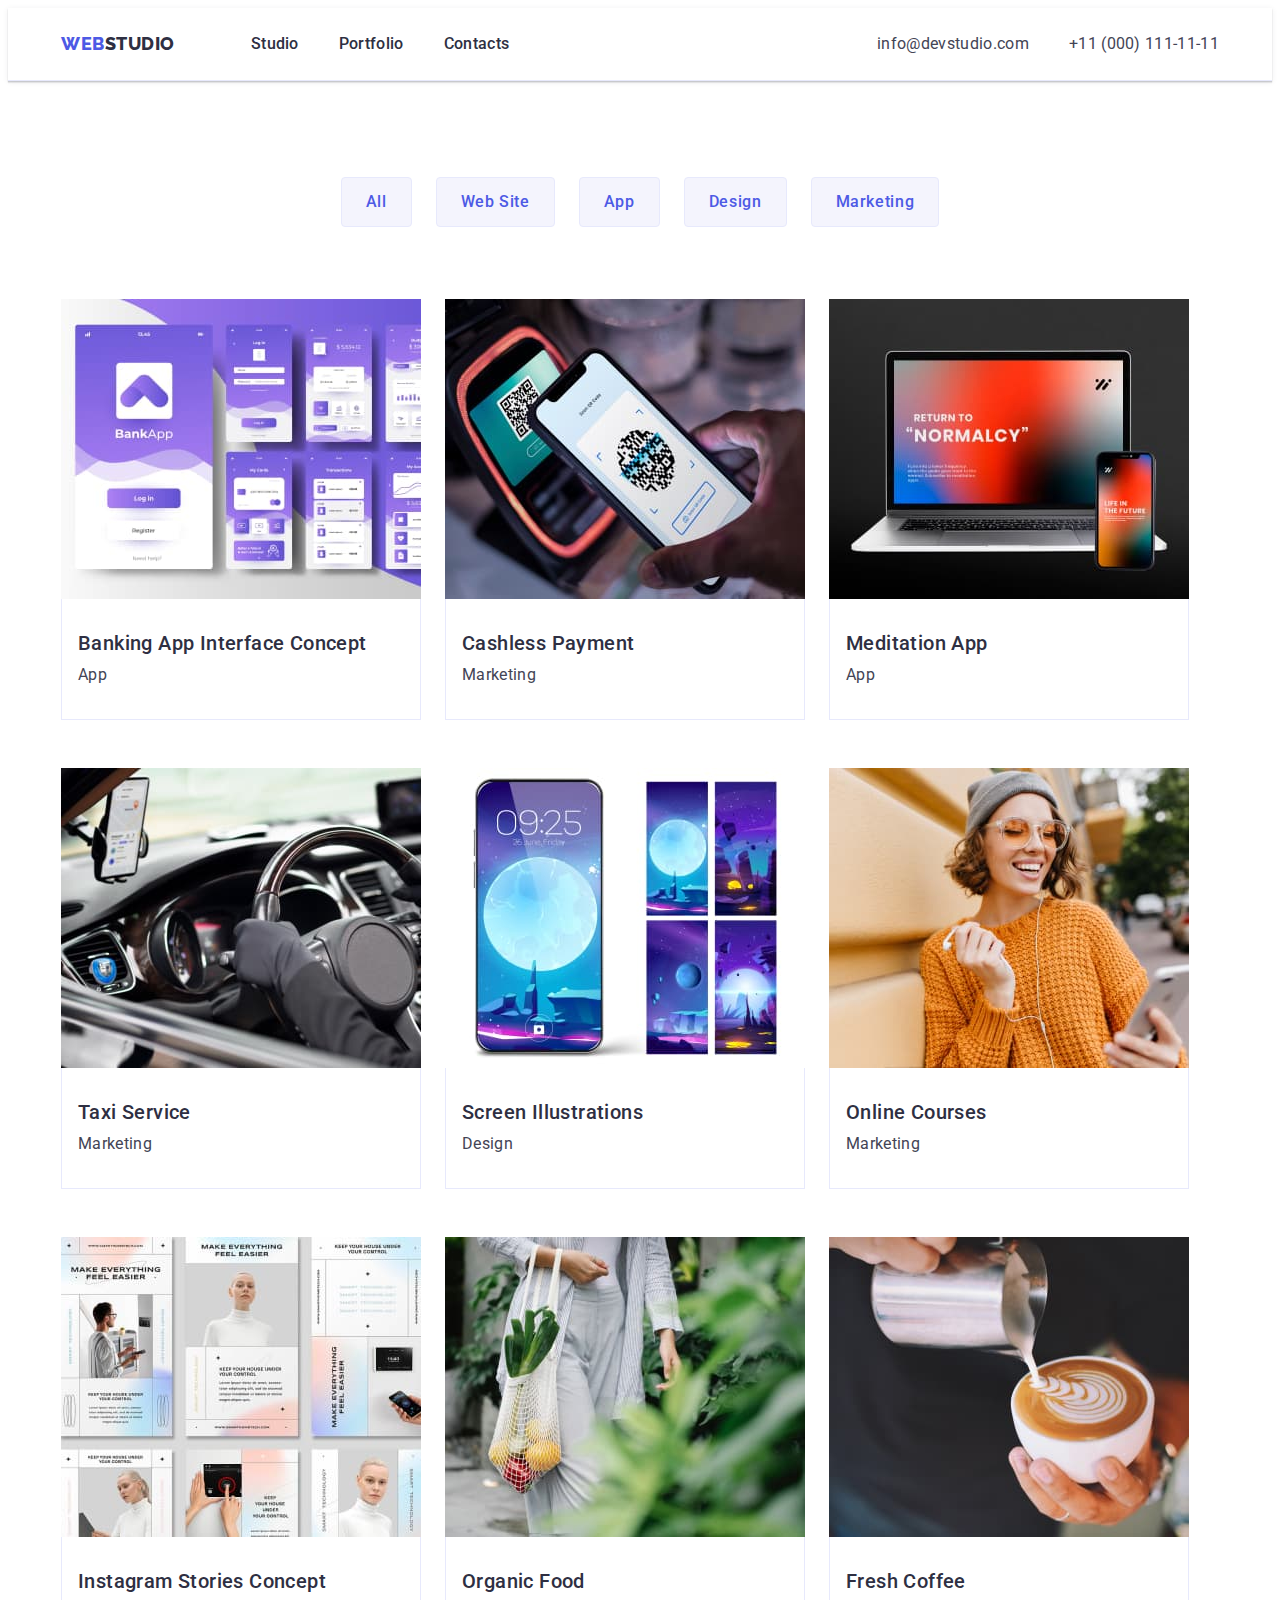
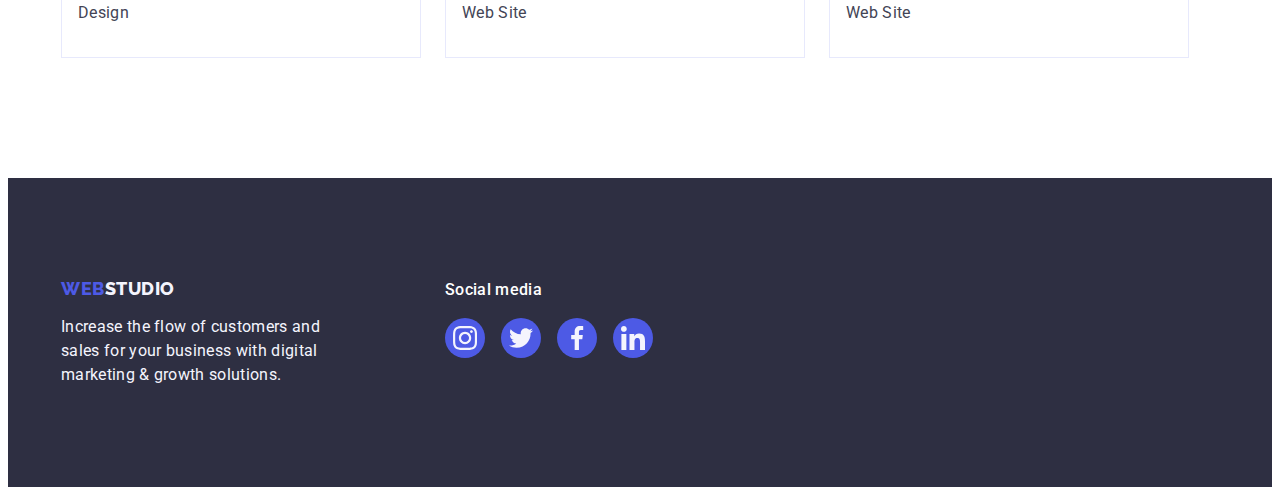
==== portfolio.html @ c1cf2372 "Initial commit" ====
<!DOCTYPE html>
<html lang="en">
  <head>
    <meta charset="UTF-8" />
    <meta http-equiv="X-UA-Compatible" content="IE=edge" />
    <meta name="viewport" content="width=device-width, initial-scale=1.0" />
    <title>Web Studio</title>
    <link rel="preconnect" href="https://fonts.googleapis.com" />
    <link rel="preconnect" href="https://fonts.gstatic.com" crossorigin />
    <link
      href="https://fonts.googleapis.com/css2?family=Raleway:wght@800&family=Roboto:wght@400;500;700&display=swap"
      rel="stylesheet"
    />
    <link
      rel="stylesheet"
      href="https://cdnjs.cloudflare.com/ajax/libs/modern-normalize/2.0.0/modern-normalize.min.css"
      integrity="sha512-4xo8blKMVCiXpTaLzQSLSw3KFOVPWhm/TRtuPVc4WG6kUgjH6J03IBuG7JZPkcWMxJ5huwaBpOpnwYElP/m6wg=="
      crossorigin="anonymous"
      referrerpolicy="no-referrer"
    />
    <link rel="stylesheet" href="./css/styles.css" />
  </head>
  <body>
    <!-- Header -->
    <header class="page-header">
      <div class="container header-container">
        <nav class="page-nav">
          <a class="logo link" href="./index.html"
            >Web<span class="logo-studio">Studio</span></a
          >
          <ul class="menu list">
            <li class="menu-item">
              <a class="menu-link link" href="./index.html">Studio</a>
            </li>
            <li class="menu-item">
              <a class="menu-link link" href="./portfolio.html">Portfolio</a>
            </li>
            <li class="menu-item">
              <a class="menu-link link" href="">Contacts</a>
            </li>
          </ul>
        </nav>
        <address class="header-address">
          <ul class="address list">
            <li>
              <a class="contact-link link" href="mailto:info@devstudio.com"
                >info@devstudio.com</a
              >
            </li>
            <li>
              <a class="contact-link link" href="tel:+110001111111"
                >+11 (000) 111-11-11</a
              >
            </li>
          </ul>
        </address>
      </div>
    </header>
    <main>
      <!-- Services -->
      <section class="content">
        <div class="container">
          <h1 hidden>Services</h1>

          <ul class="portfolio-list list">
            <li class="navigation-portfolio">
              <button class="navigation-portfolio-btn" type="button">
                All
              </button>
            </li>
            <li class="navigation-portfolio">
              <button class="navigation-portfolio-btn" type="button">
                Web Site
              </button>
            </li>
            <li class="navigation-portfolio">
              <button class="navigation-portfolio-btn" type="button">
                App
              </button>
            </li>
            <li class="navigation-portfolio">
              <button class="navigation-portfolio-btn" type="button">
                Design
              </button>
            </li>
            <li class="navigation-portfolio">
              <button class="navigation-portfolio-btn" type="button">
                Marketing
              </button>
            </li>
          </ul>

          <ul class="portfolio-menu list">
            <li class="list-portfolio">
              <a class="portfolio-hover link" href="">
                <img
                  class="card-image"
                  src="./images/service1.jpg"
                  alt="Banking App Interface Concept"
                  width="360"
                  height="300"
                />
                <div class="portfolio-card">
                  <h2 class="portfolio-subtitle subtitle">
                    Banking App Interface Concept
                  </h2>
                  <p class="portfolio-paragrapth paragrapth">App</p>
                </div>
              </a>
            </li>
            <li class="list-portfolio">
              <a class="portfolio-hover link" href="">
                <img
                  src="./images/service2.jpg"
                  alt="Cashless Payment"
                  width="360"
                  height="300"
                />
                <div class="portfolio-card">
                  <h2 class="portfolio-subtitle subtitle">Cashless Payment</h2>
                  <p class="portfolio-paragrapth paragrapth">Marketing</p>
                </div>
              </a>
            </li>
            <li class="list-portfolio">
              <a class="portfolio-hover link" href="">
                <img
                  src="./images/service3.jpg"
                  alt="Meditation App"
                  width="360"
                  height="300"
                />
                <div class="portfolio-card">
                  <h2 class="portfolio-subtitle subtitle">Meditation App</h2>
                  <p class="portfolio-paragrapth paragrapth">App</p>
                </div>
              </a>
            </li>
            <li class="list-portfolio">
              <a class="portfolio-hover link" href="">
                <img
                  src="./images/service4.jpg"
                  alt="Taxi Service"
                  width="360"
                  height="300"
                />
                <div class="portfolio-card">
                  <h2 class="portfolio-subtitle subtitle">Taxi Service</h2>
                  <p class="portfolio-paragrapth paragrapth">Marketing</p>
                </div>
              </a>
            </li>
            <li class="list-portfolio">
              <a class="portfolio-hover link" href="">
                <img
                  src="./images/service5.jpg"
                  alt="Screen Illustrations"
                  width="360"
                  height="300"
                />
                <div class="portfolio-card">
                  <h2 class="portfolio-subtitle subtitle">
                    Screen Illustrations
                  </h2>
                  <p class="portfolio-paragrapth paragrapth">Design</p>
                </div>
              </a>
            </li>
            <li class="list-portfolio">
              <a class="portfolio-hover link" href="">
                <img
                  src="./images/service6.jpg"
                  alt="Online Courses"
                  width="360"
                  height="300"
                />
                <div class="portfolio-card">
                  <h2 class="portfolio-subtitle subtitle">Online Courses</h2>
                  <p class="portfolio-paragrapth paragrapth">Marketing</p>
                </div>
              </a>
            </li>
            <li class="list-portfolio">
              <a class="portfolio-hover link" href="">
                <img
                  src="./images/service7.jpg"
                  alt="Instagram Stories Concept"
                  width="360"
                  height="300"
                />
                <div class="portfolio-card">
                  <h2 class="portfolio-subtitle subtitle">
                    Instagram Stories Concept
                  </h2>
                  <p class="portfolio-paragrapth paragrapth">Design</p>
                </div>
              </a>
            </li>
            <li class="list-portfolio">
              <a class="portfolio-hover link" href="">
                <img
                  src="./images/service8.jpg"
                  alt="Organic Food"
                  width="360"
                  height="300"
                />
                <div class="portfolio-card">
                  <h2 class="portfolio-subtitle subtitle">Organic Food</h2>
                  <p class="portfolio-paragrapth paragrapth">Web Site</p>
                </div>
              </a>
            </li>
            <li class="list-portfolio">
              <a class="portfolio-hover link" href="">
                <img
                  src="./images/service9.jpg"
                  alt="Fresh Coffee"
                  width="360"
                  height="300"
                />
                <div class="portfolio-card">
                  <h2 class="portfolio-subtitle subtitle">Fresh Coffee</h2>
                  <p class="portfolio-paragrapth paragrapth">Web Site</p>
                </div>
              </a>
            </li>
          </ul>
        </div>
      </section>
    </main>
    <!-- Footer -->
    <footer class="footer">
      <div class="footer-container container">
        <div class="footer-position">
          <a class="logo-footer logo link" href="./index.html">
            Web<span class="logo-studio-footer">Studio</span></a
          >
          <p class="footer-paragrapth paragrapth">
            Increase the flow of customers and sales for your business with
            digital marketing & growth solutions.
          </p>
        </div>
        <div class="footer-social-media">
          <p class="footer-paragrapth-social paragrapth">Social media</p>
          <ul class="footer-social-list social-list list">
            <li class="social-list-item">
              <a href="" class="footer-link social-list-link">
                <svg class="social-list-icon" width="24px" height="24px">
                  <use href="./images/icons.svg#icon-instagram"></use>
                </svg>
              </a>
            </li>
            <li class="social-list-item">
              <a href="" class="footer-link social-list-link">
                <svg class="social-list-icon" width="24px" height="24px">
                  <use href="./images/icons.svg#icon-twitter"></use>
                </svg>
              </a>
            </li>
            <li class="social-list-item">
              <a href="" class="footer-link social-list-link">
                <svg class="social-list-icon" width="24px" height="24px">
                  <use href="./images/icons.svg#icon-facebook"></use>
                </svg>
              </a>
            </li>
            <li class="social-list-item">
              <a href="" class="footer-link social-list-link">
                <svg class="social-list-icon" width="24px" height="24px">
                  <use href="./images/icons.svg#icon-linkedin"></use>
                </svg>
              </a>
            </li>
          </ul>
        </div>
      </div>
    </footer>
  </body>
</html>
---- css/styles.css ----
:root {
  --primary-brand: #4d5ae5;
  --overlays-shadows-headings: #2e2f42;
  --body-text: #434455;
  --header-background: #ffffff;
  --backgrounds: #f4f4fd;
  --ctas: #404bbf;
  --accent-color: #e7e9fc;
}
body {
  font-family: "Roboto", sans-serif;
  color: var(--body-text);
  background: var(--header-background);
}
p,
h1,
h2,
h3,
h4,
h5,
h6,
ul {
  margin: 0;
  padding: 0;
}

img {
  display: block;
  max-width: 100%;
}
.container {
  width: 1158px;
  padding: 0 15px;
  margin: 0 auto;
  /* outline: 2px solid red; */
}
.list {
  list-style: none;
}
.link {
  text-decoration: none;
}

.subtitle {
  font-weight: 500;
  font-size: 20px;
  line-height: 1.2;
  letter-spacing: 0.02em;
  color: var(--overlays-shadows-headings);
}
.paragrapth {
  font-size: 16px;
  line-height: 1.5;
  letter-spacing: 0.02em;
  color: var(--body-text);
}
.main-title {
  font-size: 36px;
  line-height: 40px;
  letter-spacing: 0.02em;
}
.team-background {
  background: var(--header-background);
}
/* Header */
.page-header {
  border-bottom: 1px solid var(--accent-color);
  box-shadow: 0px 2px 1px rgba(46, 47, 66, 0.08),
    0px 1px 1px rgba(46, 47, 66, 0.16), 0px 1px 6px rgba(46, 47, 66, 0.08);
}
.header-container {
  display: flex;
  align-items: center;
}
.page-nav {
  display: flex;
  align-items: center;
}
.logo {
  font-family: "Raleway", sans-serif;
  font-weight: 800;
  font-size: 18px;
  line-height: 1.17;
  letter-spacing: 0.03em;
  text-transform: uppercase;
  color: var(--primary-brand);
  margin-right: 76px;
}

.logo:hover,
.logo:focus {
  color: var(--ctas);
}
.logo-studio {
  color: var(--overlays-shadows-headings);
}
.logo-studio:hover,
.logo-studio:focus {
  color: var(--ctas);
}
.menu {
  display: flex;
  gap: 40px;
}

.menu-link {
  font-weight: 500;
  font-size: 16px;
  line-height: 1.5;
  letter-spacing: 0.02em;
  color: var(--overlays-shadows-headings);
  display: block;
  padding-top: 24px;
  padding-bottom: 24px;
}

.menu-link:hover,
.menu-link:focus {
  color: var(--ctas);
}
.header-address {
  font-style: normal;
  margin-left: auto;
  display: flex;
}
.address {
  display: flex;
  gap: 40px;
}
.contact-link {
  font-size: 16px;
  line-height: 1.5;
  letter-spacing: 0.02em;
  color: var(--body-text);
}

.contact-link:hover,
.contact-link:focus {
  color: var(--ctas);
}

/* Hero */
.hero {
  padding: 188px 0;
  background: var(--overlays-shadows-headings);
  background-image: linear-gradient(
      rgba(46, 47, 66, 0.7),
      rgba(46, 47, 66, 0.7)
    ),
    url(../images/bg-hero.jpg);
  max-width: 1440px;
  background-repeat: no-repeat;
  background-position: center;
  background-size: cover;
  margin-left: auto;
  margin-right: auto;
}

.hero-title {
  font-size: 56px;
  line-height: 1.07;
  letter-spacing: 0.02em;
  text-align: center;
  color: var(--header-background);
  /* background: var(--overlays-shadows-headings); */
  max-width: 496px;
  margin: 0 auto;
  margin-bottom: 48px;
}
.hero-btn {
  display: block;
  margin: 0 auto;
  min-width: 169px;
  height: 56px;
  font-family: inherit;
  font-weight: 500;
  font-size: 16px;
  line-height: 1.5;
  letter-spacing: 0.04em;
  color: var(--header-background);
  cursor: pointer;
  background: var(--primary-brand);
  border-radius: 4px;
  box-shadow: 0px 4px 4px rgba(0, 0, 0, 0.15);
  border: none;
}
.hero-btn:hover,
.hero-btn:focus {
  background-color: var(--ctas);
  color: var(--header-background);
}
/* Activities */
.activities {
  padding-top: 120px;
  padding-bottom: 120px;
}

.advantages-list {
  display: flex;
  justify-content: center;
  gap: 24px;
}

.advantages-list-link {
  display: flex;
  justify-content: center;
  align-items: center;
  width: 264px;
  height: 112px;
  border-radius: 4px;
  background-color: var(--backgrounds);
  margin-bottom: 8px;
}

.activities-list {
  display: flex;
  gap: 24px;
}
.active-list {
  flex-basis: calc((100% - 3 * 24px) / 4);
}

/* What are we doing */
.doing {
  padding-bottom: 120px;
}
.doing-title {
  line-height: 1.11;
  color: var(--overlays-shadows-headings);
  text-align: center;
  text-transform: capitalize;
  margin-bottom: 72px;
}
.doing-list {
  display: flex;
  gap: 24px;
}
/* Our Team */

.our-team {
  background: var(--backgrounds);
  padding-top: 120px;
  padding-bottom: 120px;
}
.team-list {
  display: flex;
  gap: 24px;
  text-align: center;
}
.list-team {
  box-shadow: 0px 1px 6px rgba(46, 47, 66, 0.08),
    0px 1px 1px rgba(46, 47, 66, 0.16), 0px 2px 1px rgba(46, 47, 66, 0.08);
  border-radius: 0px 0px 4px 4px;
}
.row {
  padding-top: 32px;
  padding-bottom: 32px;
  padding-left: 16px;
  padding-right: 16px;
}
.team-subtitle {
  margin-bottom: 8px;
  text-align: center;
}
.team-paragrapth {
  text-align: center;
  margin-bottom: 8px;
}

.social-list {
  display: flex;
  justify-content: center;
  gap: 24px;
}

.social-list-item {
  width: 40px;
  height: 40px;
}

.social-list-link {
  display: flex;
  justify-content: center;
  align-items: center;
  width: 100%;
  height: 100%;

  border-radius: 50%;
  background-color: var(--primary-brand);
  outline: none;
}

.social-list-link:hover,
.social-list-link:focus {
  background-color: var(--ctas);
}

.social-list-icon {
  fill: var(--backgrounds);
}

/* Customers */

.customers {
  padding-top: 120px;
  padding-bottom: 120px;
}

.customers-list {
  display: flex;
  justify-content: center;
  gap: 24px;
}

.customers-list-item {
  width: 168px;
  height: 88px;
}

.customers-list-link {
  display: flex;
  justify-content: center;
  align-items: center;
  width: 100%;
  height: 100%;
  border-radius: 4px;
  border: 1px solid #8e8f99;
  color: #8e8f99;
}

.customers-list-icon {
  fill: currentColor;
}

.customers-list-link:hover,
.customers-list-link:focus {
  border-color: #404bbf;
  color: #404bbf;
  outline: none;
}

/* Footer */
.footer {
  background: var(--overlays-shadows-headings);
  padding-top: 100px;
  padding-bottom: 100px;
}

.footer-container {
  display: flex;
  align-items: baseline;
}

.footer-position {
  margin-right: 120px;
}

.logo-studio-footer {
  color: var(--backgrounds);
  margin-right: 0;
}
.logo-studio-footer:hover,
.logo-studio-footer:focus {
  color: var(--ctas);
}
.logo-footer {
  margin-bottom: 16px;
  display: inline-block;
  margin-right: 0;
}
.footer-paragrapth {
  color: var(--backgrounds);
  background: var(--overlays-shadows-headings);
  width: 264px;
}

.footer-paragrapth-social {
  margin-bottom: 16px;
  color: var(--header-background);
  font-weight: 500;
}

.footer-social-list {
  gap: 16px;
}

.footer-link:hover,
.footer-link:focus {
  background-color: #31d0aa;
}

/* Portfolio */
.content {
  padding-top: 96px;
  padding-bottom: 120px;
}
.portfolio-list {
  display: flex;
  gap: 24px;
  justify-content: center;
  margin-bottom: 72px;
}
.navigation-portfolio-btn {
  font-family: "Roboto", sans-serif;
  font-weight: 500;
  font-size: 16px;
  line-height: 1.5;
  letter-spacing: 0.04em;
  cursor: pointer;
  color: var(--primary-brand);
  background: var(--backgrounds);
  border: 1px solid var(--accent-color);
  border-radius: 4px;
  padding: 12px 24px;
}
.navigation-portfolio-btn:hover,
.navigation-portfolio-btn:focus {
  color: var(--header-background);
  background-color: var(--ctas);
  /* border: 1px solid transparent; */
  box-shadow: 0px 3px 1px rgba(0, 0, 0, 0.1), 0px 2px 1px rgba(0, 0, 0, 0.08),
    0px 2px 2px rgba(0, 0, 0, 0.12);
  border-radius: 4px;
  outline: none;
  border-color: var(--ctas);
}

.portfolio-subtitle {
  margin-bottom: 8px;
}
.portfolio-paragrapth {
  /* margin-bottom: 32px; */
  margin-top: 8px;
}
.portfolio {
  padding-bottom: 120px;
  margin-left: auto;
  margin-right: auto;
  width: 1128px;
}

.portfolio-menu {
  display: flex;
  flex-wrap: wrap;
  column-gap: 24px;
  row-gap: 48px;
}
.list-portfolio {
  width: calc((100% - 48) / 3);
}

.portfolio-hover {
  display: block;
}

.portfolio-hover:hover,
.portfolio-hover:focus {
  box-shadow: 0px 1px 6px rgba(46, 47, 66, 0.08),
    0px 1px 1px rgba(46, 47, 66, 0.16), 0px 2px 1px rgba(46, 47, 66, 0.08);
  outline: none;
}

.card-image {
  display: block;
}
.portfolio-card {
  padding: 32px 16px;
  border: 1px solid var(--accent-color);
  border-top: none;
}
img {
  display: block;
}
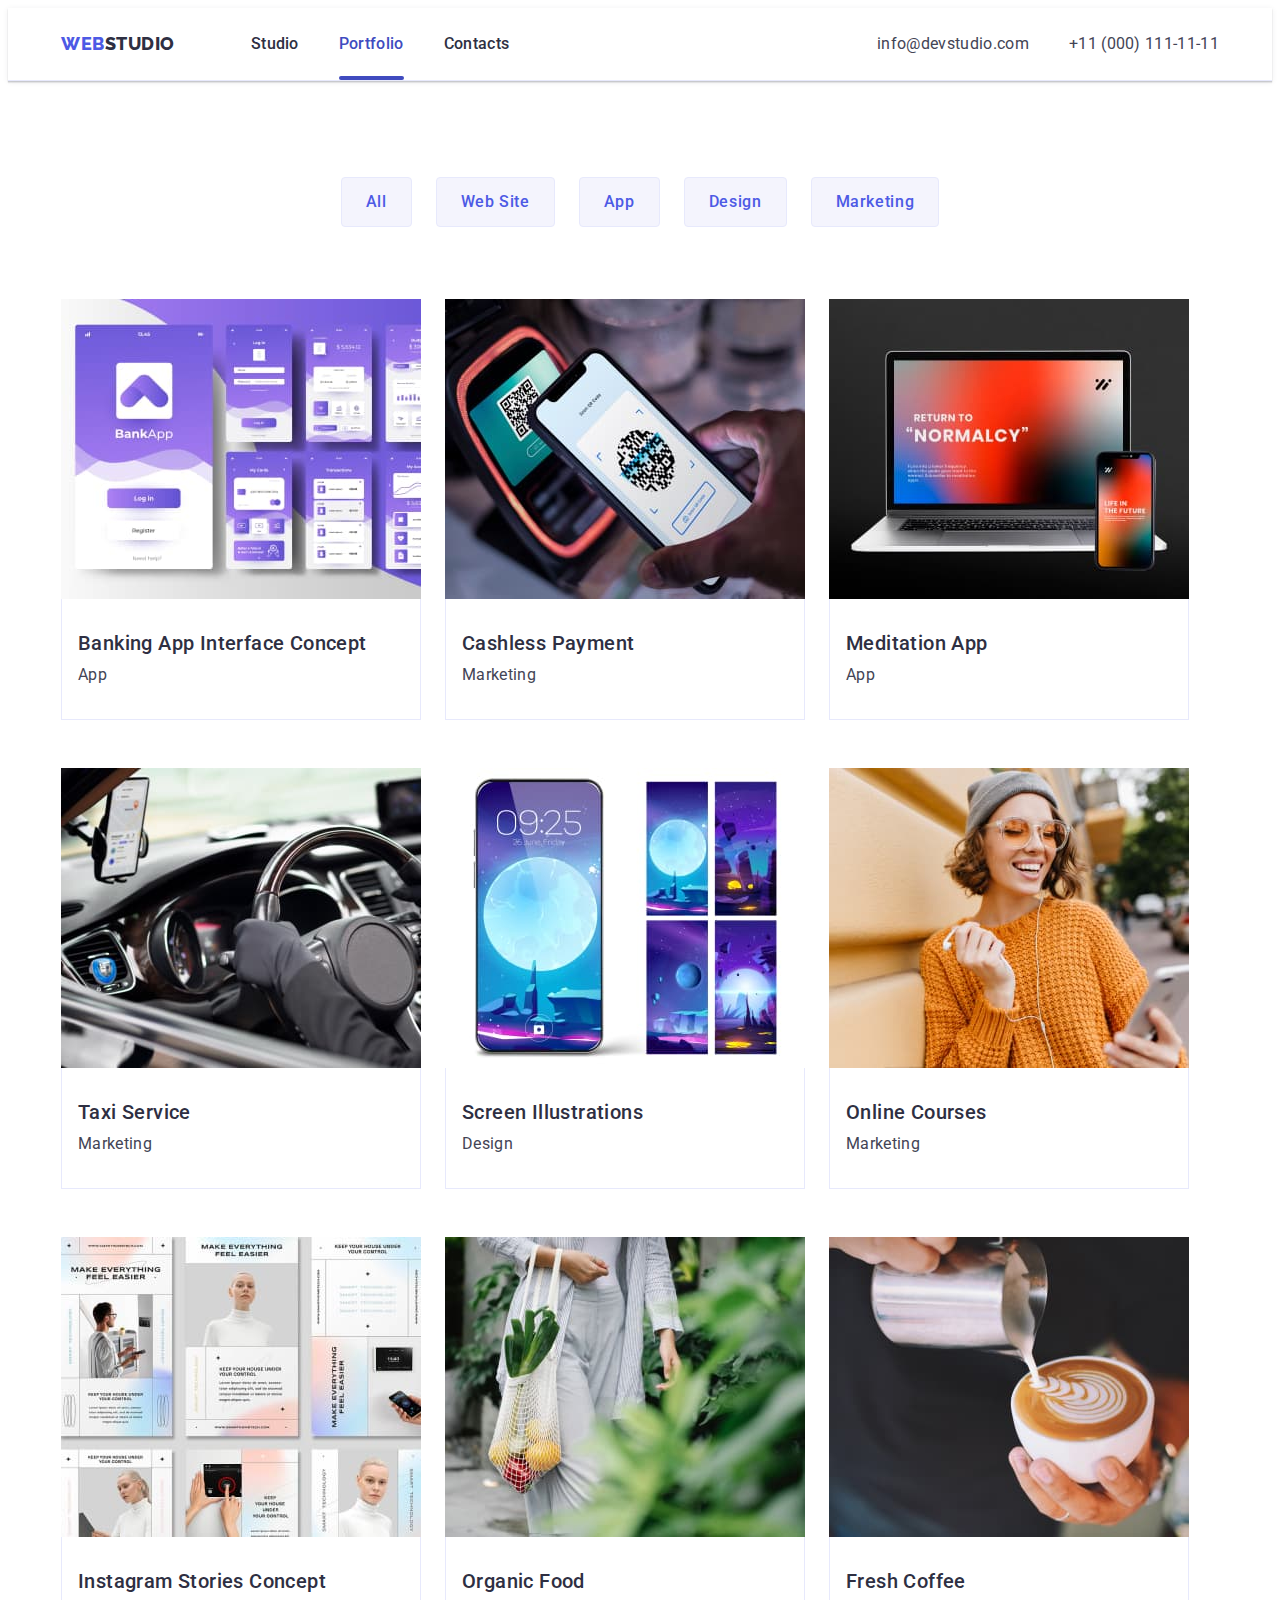
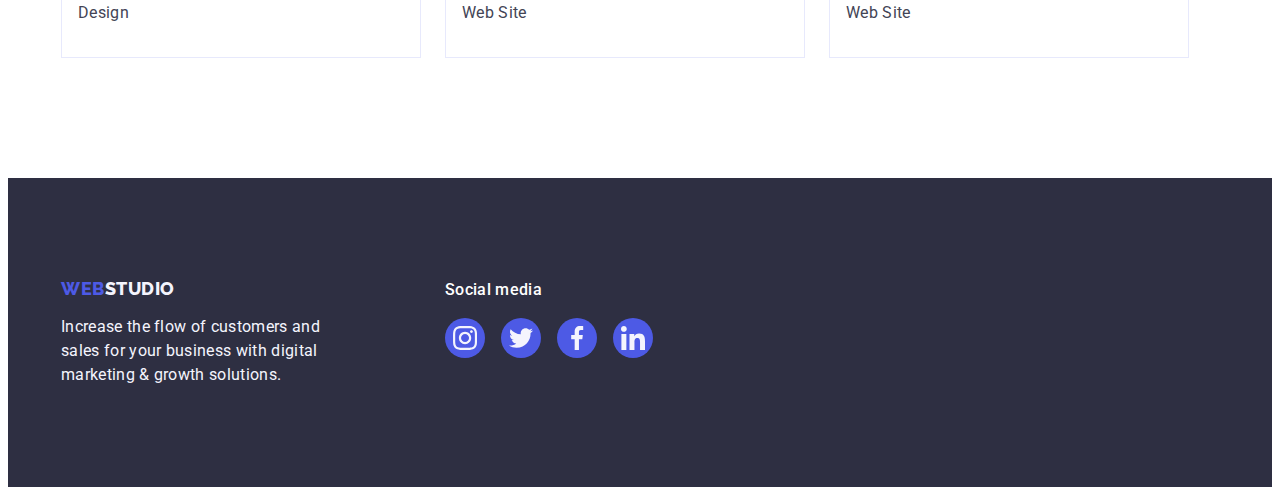
==== commit 31a190ed: "виконання дз №5" ====
--- a/portfolio.html
+++ b/portfolio.html
@@ -33,7 +33,9 @@
               <a class="menu-link link" href="./index.html">Studio</a>
             </li>
             <li class="menu-item">
-              <a class="menu-link link" href="./portfolio.html">Portfolio</a>
+              <a class="menu-link link current" href="./portfolio.html"
+                >Portfolio</a
+              >
             </li>
             <li class="menu-item">
               <a class="menu-link link" href="">Contacts</a>
@@ -93,13 +95,20 @@
           <ul class="portfolio-menu list">
             <li class="list-portfolio">
               <a class="portfolio-hover link" href="">
-                <img
-                  class="card-image"
-                  src="./images/service1.jpg"
-                  alt="Banking App Interface Concept"
-                  width="360"
-                  height="300"
-                />
+                <div class="card-thumb">
+                  <img
+                    class="card-image"
+                    src="./images/service1.jpg"
+                    alt="Banking App Interface Concept"
+                    width="360"
+                    height="300"
+                  />
+                  <p class="overlay">
+                    14 Stylish and User-Friendly App Design Concepts · Task
+                    Manager App · Calorie Tracker App · Exotic Fruit Ecommerce
+                    App · Cloud Storage App
+                  </p>
+                </div>
                 <div class="portfolio-card">
                   <h2 class="portfolio-subtitle subtitle">
                     Banking App Interface Concept
@@ -108,14 +117,22 @@
                 </div>
               </a>
             </li>
-            <li class="list-portfolio">
-              <a class="portfolio-hover link" href="">
-                <img
-                  src="./images/service2.jpg"
-                  alt="Cashless Payment"
-                  width="360"
-                  height="300"
-                />
+
+            <li class="list-portfolio">
+              <a class="portfolio-hover link" href="">
+                <div class="card-thumb">
+                  <img
+                    src="./images/service2.jpg"
+                    alt="Cashless Payment"
+                    width="360"
+                    height="300"
+                  />
+                  <p class="overlay">
+                    14 Stylish and User-Friendly App Design Concepts · Task
+                    Manager App · Calorie Tracker App · Exotic Fruit Ecommerce
+                    App · Cloud Storage App
+                  </p>
+                </div>
                 <div class="portfolio-card">
                   <h2 class="portfolio-subtitle subtitle">Cashless Payment</h2>
                   <p class="portfolio-paragrapth paragrapth">Marketing</p>
@@ -124,12 +141,19 @@
             </li>
             <li class="list-portfolio">
               <a class="portfolio-hover link" href="">
-                <img
-                  src="./images/service3.jpg"
-                  alt="Meditation App"
-                  width="360"
-                  height="300"
-                />
+                <div class="card-thumb">
+                  <img
+                    src="./images/service3.jpg"
+                    alt="Meditation App"
+                    width="360"
+                    height="300"
+                  />
+                  <p class="overlay">
+                    14 Stylish and User-Friendly App Design Concepts · Task
+                    Manager App · Calorie Tracker App · Exotic Fruit Ecommerce
+                    App · Cloud Storage App
+                  </p>
+                </div>
                 <div class="portfolio-card">
                   <h2 class="portfolio-subtitle subtitle">Meditation App</h2>
                   <p class="portfolio-paragrapth paragrapth">App</p>
@@ -138,12 +162,19 @@
             </li>
             <li class="list-portfolio">
               <a class="portfolio-hover link" href="">
-                <img
-                  src="./images/service4.jpg"
-                  alt="Taxi Service"
-                  width="360"
-                  height="300"
-                />
+                <div class="card-thumb">
+                  <img
+                    src="./images/service4.jpg"
+                    alt="Taxi Service"
+                    width="360"
+                    height="300"
+                  />
+                  <p class="overlay">
+                    14 Stylish and User-Friendly App Design Concepts · Task
+                    Manager App · Calorie Tracker App · Exotic Fruit Ecommerce
+                    App · Cloud Storage App
+                  </p>
+                </div>
                 <div class="portfolio-card">
                   <h2 class="portfolio-subtitle subtitle">Taxi Service</h2>
                   <p class="portfolio-paragrapth paragrapth">Marketing</p>
@@ -152,12 +183,19 @@
             </li>
             <li class="list-portfolio">
               <a class="portfolio-hover link" href="">
-                <img
-                  src="./images/service5.jpg"
-                  alt="Screen Illustrations"
-                  width="360"
-                  height="300"
-                />
+                <div class="card-thumb">
+                  <img
+                    src="./images/service5.jpg"
+                    alt="Screen Illustrations"
+                    width="360"
+                    height="300"
+                  />
+                  <p class="overlay">
+                    14 Stylish and User-Friendly App Design Concepts · Task
+                    Manager App · Calorie Tracker App · Exotic Fruit Ecommerce
+                    App · Cloud Storage App
+                  </p>
+                </div>
                 <div class="portfolio-card">
                   <h2 class="portfolio-subtitle subtitle">
                     Screen Illustrations
@@ -168,12 +206,19 @@
             </li>
             <li class="list-portfolio">
               <a class="portfolio-hover link" href="">
-                <img
-                  src="./images/service6.jpg"
-                  alt="Online Courses"
-                  width="360"
-                  height="300"
-                />
+                <div class="card-thumb">
+                  <img
+                    src="./images/service6.jpg"
+                    alt="Online Courses"
+                    width="360"
+                    height="300"
+                  />
+                  <p class="overlay">
+                    14 Stylish and User-Friendly App Design Concepts · Task
+                    Manager App · Calorie Tracker App · Exotic Fruit Ecommerce
+                    App · Cloud Storage App
+                  </p>
+                </div>
                 <div class="portfolio-card">
                   <h2 class="portfolio-subtitle subtitle">Online Courses</h2>
                   <p class="portfolio-paragrapth paragrapth">Marketing</p>
@@ -182,12 +227,19 @@
             </li>
             <li class="list-portfolio">
               <a class="portfolio-hover link" href="">
-                <img
-                  src="./images/service7.jpg"
-                  alt="Instagram Stories Concept"
-                  width="360"
-                  height="300"
-                />
+                <div class="card-thumb">
+                  <img
+                    src="./images/service7.jpg"
+                    alt="Instagram Stories Concept"
+                    width="360"
+                    height="300"
+                  />
+                  <p class="overlay">
+                    14 Stylish and User-Friendly App Design Concepts · Task
+                    Manager App · Calorie Tracker App · Exotic Fruit Ecommerce
+                    App · Cloud Storage App
+                  </p>
+                </div>
                 <div class="portfolio-card">
                   <h2 class="portfolio-subtitle subtitle">
                     Instagram Stories Concept
@@ -198,12 +250,19 @@
             </li>
             <li class="list-portfolio">
               <a class="portfolio-hover link" href="">
-                <img
-                  src="./images/service8.jpg"
-                  alt="Organic Food"
-                  width="360"
-                  height="300"
-                />
+                <div class="card-thumb">
+                  <img
+                    src="./images/service8.jpg"
+                    alt="Organic Food"
+                    width="360"
+                    height="300"
+                  />
+                  <p class="overlay">
+                    14 Stylish and User-Friendly App Design Concepts · Task
+                    Manager App · Calorie Tracker App · Exotic Fruit Ecommerce
+                    App · Cloud Storage App
+                  </p>
+                </div>
                 <div class="portfolio-card">
                   <h2 class="portfolio-subtitle subtitle">Organic Food</h2>
                   <p class="portfolio-paragrapth paragrapth">Web Site</p>
@@ -212,12 +271,19 @@
             </li>
             <li class="list-portfolio">
               <a class="portfolio-hover link" href="">
-                <img
-                  src="./images/service9.jpg"
-                  alt="Fresh Coffee"
-                  width="360"
-                  height="300"
-                />
+                <div class="card-thumb">
+                  <img
+                    src="./images/service9.jpg"
+                    alt="Fresh Coffee"
+                    width="360"
+                    height="300"
+                  />
+                  <p class="overlay">
+                    14 Stylish and User-Friendly App Design Concepts · Task
+                    Manager App · Calorie Tracker App · Exotic Fruit Ecommerce
+                    App · Cloud Storage App
+                  </p>
+                </div>
                 <div class="portfolio-card">
                   <h2 class="portfolio-subtitle subtitle">Fresh Coffee</h2>
                   <p class="portfolio-paragrapth paragrapth">Web Site</p>
--- a/css/styles.css
+++ b/css/styles.css
@@ -85,6 +85,7 @@
   text-transform: uppercase;
   color: var(--primary-brand);
   margin-right: 76px;
+  transition: color 250ms cubic-bezier(0.4, 0, 0.2, 1);
 }
 
 .logo:hover,
@@ -93,6 +94,7 @@
 }
 .logo-studio {
   color: var(--overlays-shadows-headings);
+  transition: color 250ms cubic-bezier(0.4, 0, 0.2, 1);
 }
 .logo-studio:hover,
 .logo-studio:focus {
@@ -112,10 +114,24 @@
   display: block;
   padding-top: 24px;
   padding-bottom: 24px;
+  transition: color 250ms cubic-bezier(0.4, 0, 0.2, 1);
+  position: relative;
+}
+
+.menu-link.current::after {
+  content: "";
+  position: absolute;
+  left: 0;
+  bottom: 0;
+  width: 100%;
+  height: 4px;
+  border-radius: 2px;
+  background-color: #404bbf;
 }
 
 .menu-link:hover,
-.menu-link:focus {
+.menu-link:focus,
+.menu-link.current {
   color: var(--ctas);
 }
 .header-address {
@@ -132,6 +148,7 @@
   line-height: 1.5;
   letter-spacing: 0.02em;
   color: var(--body-text);
+  transition: color 250ms cubic-bezier(0.4, 0, 0.2, 1);
 }
 
 .contact-link:hover,
@@ -183,6 +200,8 @@
   border-radius: 4px;
   box-shadow: 0px 4px 4px rgba(0, 0, 0, 0.15);
   border: none;
+  transition: color 250ms cubic-bezier(0.4, 0, 0.2, 1),
+    background-color 250ms cubic-bezier(0.4, 0, 0.2, 1);
 }
 .hero-btn:hover,
 .hero-btn:focus {
@@ -288,6 +307,7 @@
   border-radius: 50%;
   background-color: var(--primary-brand);
   outline: none;
+  transition: background-color 250ms cubic-bezier(0.4, 0, 0.2, 1);
 }
 
 .social-list-link:hover,
@@ -326,6 +346,8 @@
   border-radius: 4px;
   border: 1px solid #8e8f99;
   color: #8e8f99;
+  transition: color 250ms cubic-bezier(0.4, 0, 0.2, 1),
+    corder-color 250ms cubic-bezier(0.4, 0, 0.2, 1);
 }
 
 .customers-list-icon {
@@ -358,6 +380,7 @@
 .logo-studio-footer {
   color: var(--backgrounds);
   margin-right: 0;
+  transition: color 250ms cubic-bezier(0.4, 0, 0.2, 1);
 }
 .logo-studio-footer:hover,
 .logo-studio-footer:focus {
@@ -382,6 +405,10 @@
 
 .footer-social-list {
   gap: 16px;
+}
+
+.footer-link {
+  transition: background-color 250ms cubic-bezier(0.4, 0, 0.2, 1);
 }
 
 .footer-link:hover,
@@ -411,17 +438,19 @@
   background: var(--backgrounds);
   border: 1px solid var(--accent-color);
   border-radius: 4px;
+  outline: none;
   padding: 12px 24px;
+  transition: background-color 250ms cubic-bezier(0.4, 0, 0.2, 1),
+    color 250ms cubic-bezier(0.4, 0, 0.2, 1),
+    box-shadow 250ms cubic-bezier(0.4, 0, 0.2, 1),
+    border-color 250ms cubic-bezier(0.4, 0, 0.2, 1);
 }
 .navigation-portfolio-btn:hover,
 .navigation-portfolio-btn:focus {
   color: var(--header-background);
   background-color: var(--ctas);
-  /* border: 1px solid transparent; */
   box-shadow: 0px 3px 1px rgba(0, 0, 0, 0.1), 0px 2px 1px rgba(0, 0, 0, 0.08),
     0px 2px 2px rgba(0, 0, 0, 0.12);
-  border-radius: 4px;
-  outline: none;
   border-color: var(--ctas);
 }
 
@@ -446,18 +475,19 @@
   row-gap: 48px;
 }
 .list-portfolio {
-  width: calc((100% - 48) / 3);
+  width: calc ((100% - 48px) / 3);
 }
 
 .portfolio-hover {
   display: block;
+  outline: none;
+  transition: box-shadow 250ms cubic-bezier(0.4, 0, 0.2, 1);
 }
 
 .portfolio-hover:hover,
 .portfolio-hover:focus {
   box-shadow: 0px 1px 6px rgba(46, 47, 66, 0.08),
     0px 1px 1px rgba(46, 47, 66, 0.16), 0px 2px 1px rgba(46, 47, 66, 0.08);
-  outline: none;
 }
 
 .card-image {
@@ -468,6 +498,93 @@
   border: 1px solid var(--accent-color);
   border-top: none;
 }
-img {
-  display: block;
-}
+
+.card-thumb {
+  position: relative;
+  overflow: hidden;
+}
+
+.overlay {
+  position: absolute;
+  left: 0;
+  top: 0;
+  width: 100%;
+  height: 100%;
+  transform: translate(0, 100%);
+  transition: transform 250ms cubic-bezier(0.4, 0, 0.2, 1);
+  font-size: 16px;
+  background-color: #4d5ae5;
+  color: #f4f4fd;
+  padding-top: 40px;
+  padding-left: 32px;
+  padding-right: 32px;
+}
+
+.portfolio-hover:hover .overlay,
+.portfolio-hover:focus .overlay {
+  transform: translate(0, 0);
+}
+
+/* MODAL WINDOW */
+
+.backdrop {
+  position: fixed;
+  z-index: 100;
+  top: 0;
+  left: 0;
+  width: 100%;
+  height: 100%;
+  background-color: rgba(46, 47, 66, 0.4);
+  transition: opacity 250ms cubic-bezier(0.4, 0, 0.2, 1),
+    visibility 250ms cubic-bezier(0.4, 0, 0.2, 1);
+}
+
+.backdrop.is-hidden {
+  opacity: 0;
+  visibility: hidden;
+  pointer-events: none;
+}
+
+.modal {
+  position: absolute;
+  top: 50%;
+  left: 50%;
+  transform: translate(-50%, -50%);
+  width: 408px;
+  height: 584px;
+  background: #fcfcfc;
+  box-shadow: 0px 1px 1px rgba(0, 0, 0, 0.14), 0px 1px 3px rgba(0, 0, 0, 0.12),
+    0px 2px 1px rgba(0, 0, 0, 0.2);
+  border-radius: 4px;
+}
+
+.close-btn {
+  position: absolute;
+  top: 24px;
+  right: 24px;
+  display: flex;
+  justify-content: center;
+  align-items: center;
+  width: 24px;
+  height: 24px;
+  border-radius: 50%;
+  background-color: #e7e9fc;
+  border: 1px solid rgba(0, 0, 0, 0.1);
+  padding: 0;
+  cursor: pointer;
+  transition: background-color 250ms cubic-bezier(0.4, 0, 0.2, 1);
+}
+
+.close-btn:hover,
+.close-btn:focus {
+  background-color: #404bbf;
+}
+
+.svg-close-btn {
+  transition: fill 250ms cubic-bezier(0.4, 0, 0.2, 1);
+}
+
+.close-btn:hover .svg-close-btn,
+.close-btn:focus .svg-close-btn {
+  fill: #ffffff;
+}
